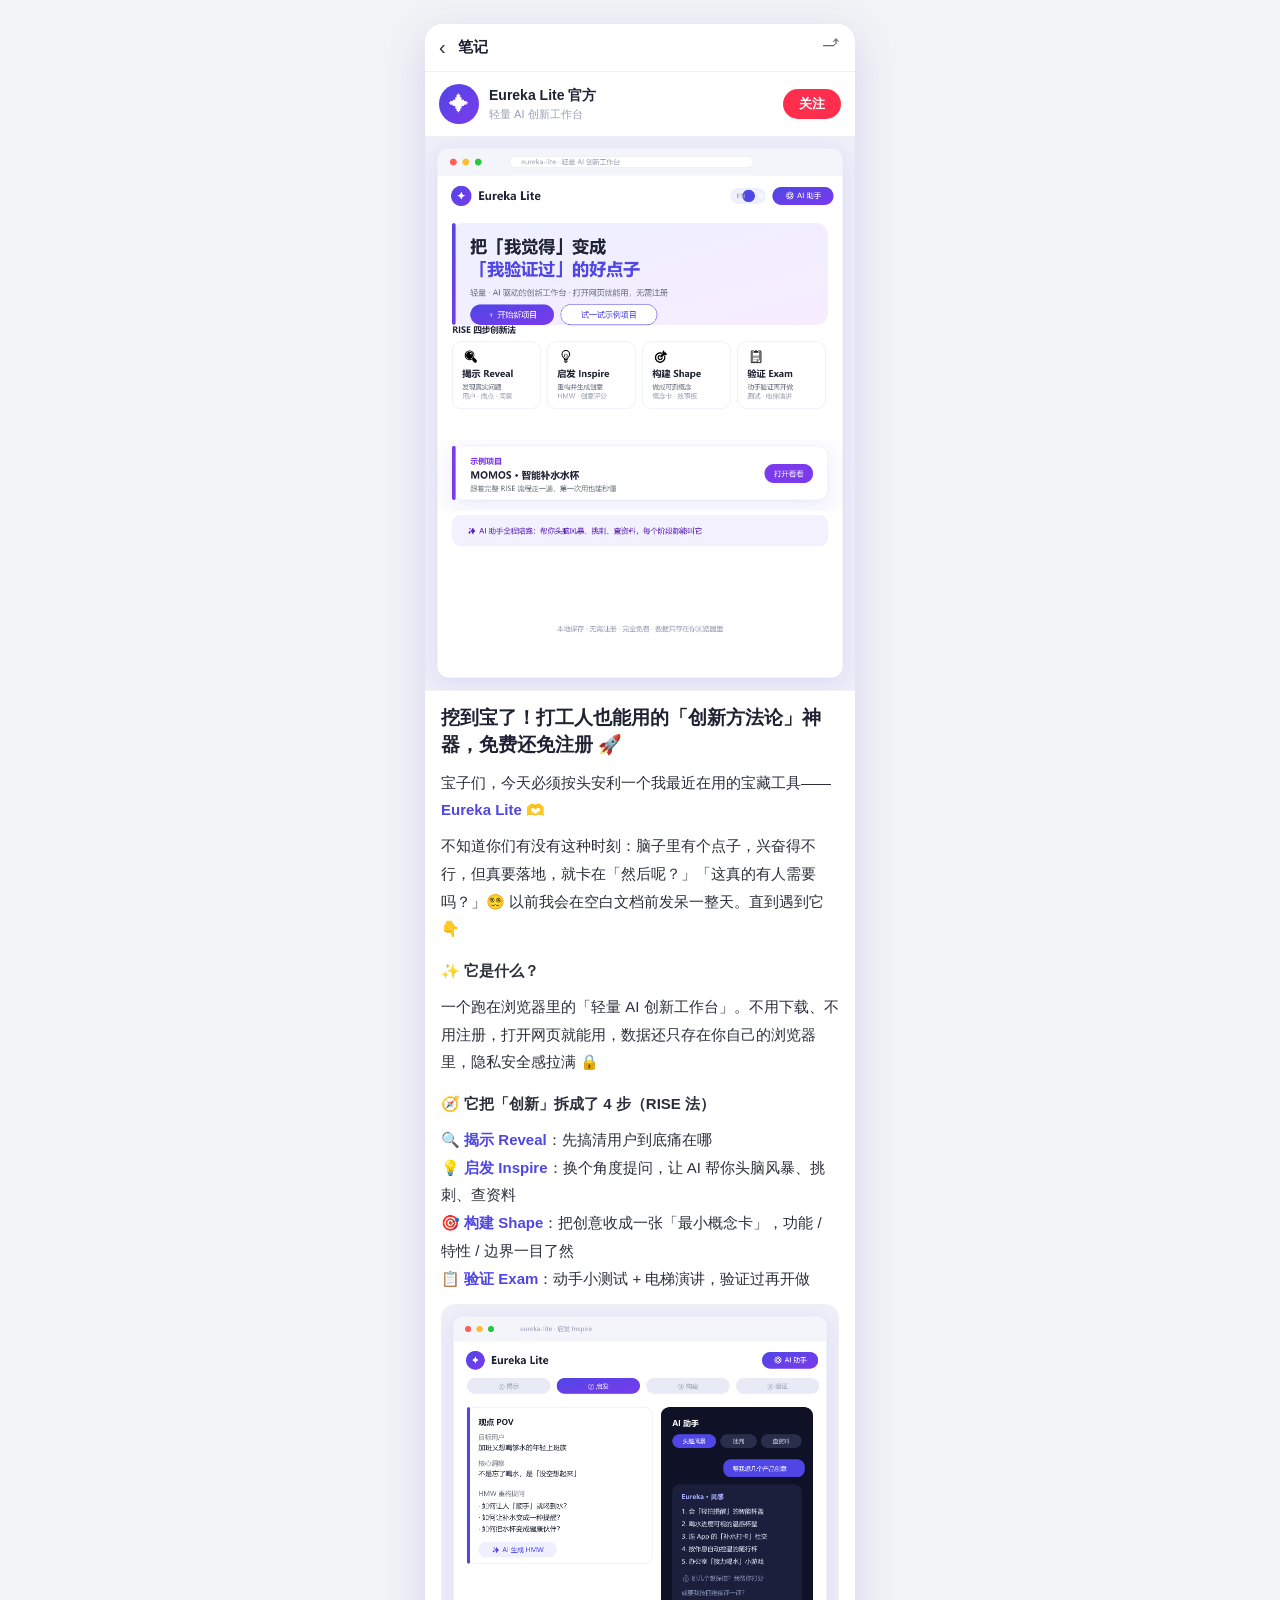
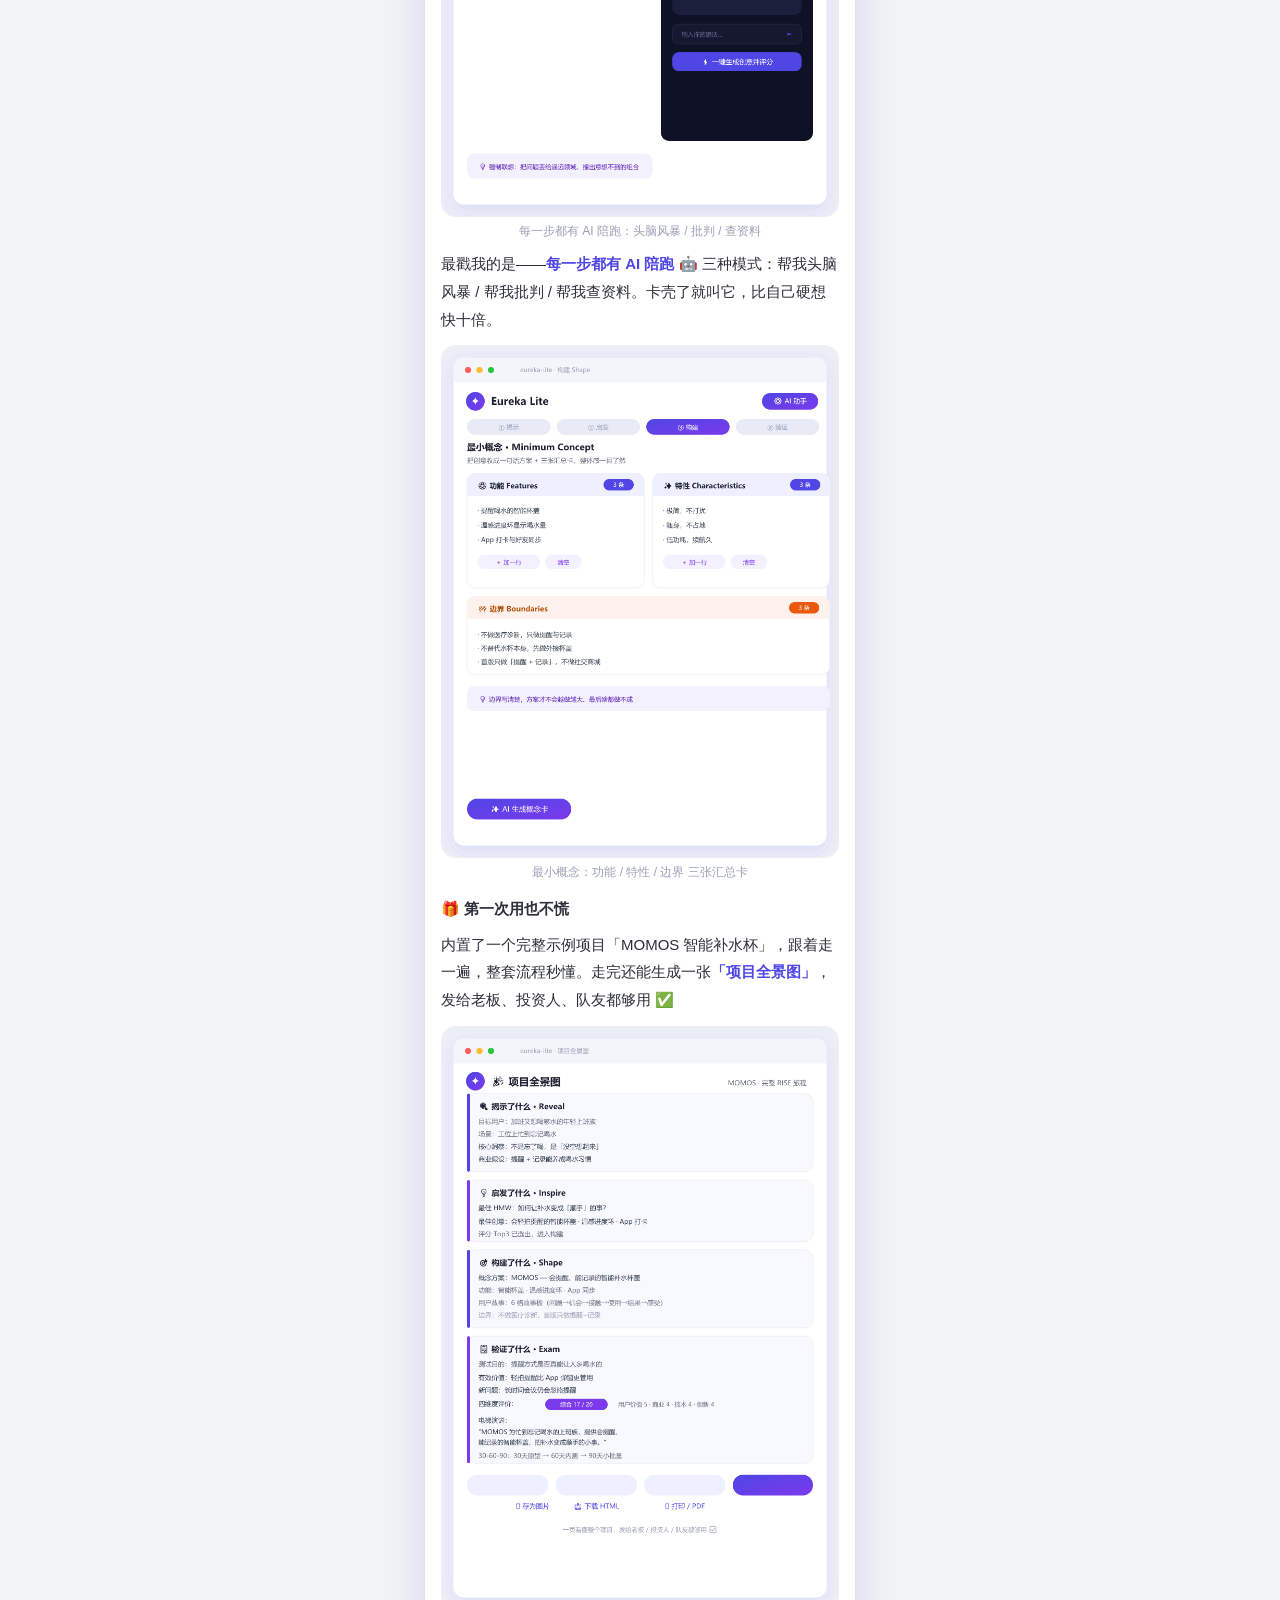
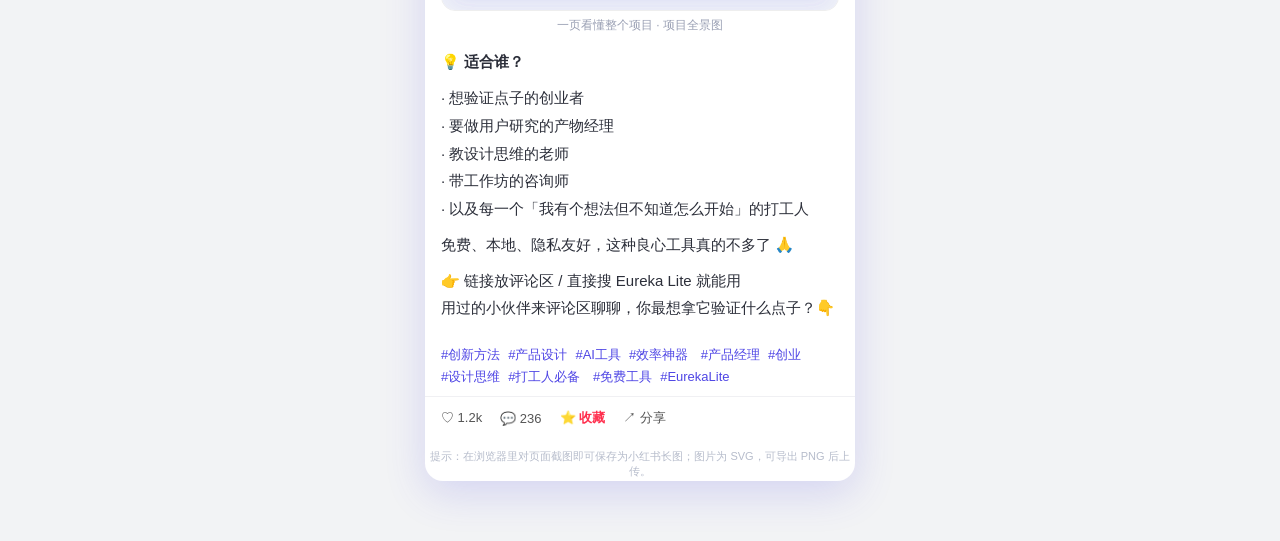
==== xiaohongshu-post.html @ ec7cddbd "docs: add Xiaohongshu-style Chinese intro with screenshots - Add 4 polished UI screenshots (PNG+SVG)" ====
<!DOCTYPE html>
<html lang="zh-CN">
<head>
<meta charset="UTF-8" />
<meta name="viewport" content="width=device-width, initial-scale=1.0" />
<title>Eureka Lite · 小红书风格介绍</title>
<style>
  * { box-sizing: border-box; margin: 0; padding: 0; }
  body {
    font-family: 'PingFang SC','Microsoft YaHei','Hiragino Sans GB',sans-serif;
    background: #f2f3f5;
    color: #1f2233;
    display: flex;
    justify-content: center;
    padding: 24px 12px 60px;
  }
  .phone {
    width: 100%;
    max-width: 430px;
    background: #fff;
    border-radius: 18px;
    overflow: hidden;
    box-shadow: 0 12px 40px rgba(79,70,229,.18);
  }
  .topbar {
    display: flex; align-items: center; gap: 12px;
    padding: 12px 14px; border-bottom: 1px solid #f0f0f3;
    position: sticky; top: 0; background: #fff; z-index: 5;
  }
  .topbar .back { font-size: 20px; color: #333; }
  .topbar .ttl { font-size: 15px; font-weight: 600; }
  .topbar .share { margin-left: auto; font-size: 18px; color: #555; }
  .author { display: flex; align-items: center; gap: 10px; padding: 12px 14px; }
  .avatar {
    width: 40px; height: 40px; border-radius: 50%;
    background: linear-gradient(135deg,#4F46E5,#7C3AED);
    color: #fff; display: flex; align-items: center; justify-content: center; font-size: 20px;
    flex: 0 0 auto;
  }
  .author .name { font-size: 14px; font-weight: 600; }
  .author .sub { font-size: 11px; color: #9aa0b4; margin-top: 2px; }
  .author .follow {
    margin-left: auto; background: #ff2e4d; color: #fff; border: none;
    padding: 6px 16px; border-radius: 16px; font-size: 13px; font-weight: 600;
  }
  .cover { width: 100%; display: block; border-bottom: 1px solid #f3f3f6; }
  .body { padding: 14px 16px 8px; }
  .body h1 { font-size: 19px; font-weight: 800; line-height: 1.4; margin-bottom: 10px; }
  .body p { font-size: 15px; line-height: 1.85; margin: 8px 0; color: #2c2f3a; }
  .body .hl { color: #4F46E5; font-weight: 700; }
  .body .sec { font-weight: 700; margin-top: 14px; }
  .shot { width: 100%; border-radius: 14px; margin: 12px 0; border: 1px solid #eee; display: block; }
  .cap { font-size: 12px; color: #9aa0b4; text-align: center; margin: -6px 0 10px; }
  .tags { padding: 4px 16px 10px; }
  .tags span { display: inline-block; color: #4F46E5; font-size: 13px; margin: 4px 8px 0 0; }
  .bar {
    display: flex; gap: 18px; padding: 12px 16px; border-top: 1px solid #f0f0f3;
    color: #555; font-size: 13px; position: sticky; bottom: 0; background: #fff;
  }
  .bar .it { display: flex; align-items: center; gap: 5px; }
  .bar .save { color: #ff2e4d; font-weight: 600; }
  .note { text-align:center; font-size:11px; color:#b6bccb; padding:10px 0 2px; }
</style>
</head>
<body>
  <div class="phone">
    <div class="topbar">
      <span class="back">‹</span>
      <span class="ttl">笔记</span>
      <span class="share">⤴</span>
    </div>

    <div class="author">
      <div class="avatar">✦</div>
      <div>
        <div class="name">Eureka Lite 官方</div>
        <div class="sub">轻量 AI 创新工作台</div>
      </div>
      <button class="follow">关注</button>
    </div>

    <img class="cover" src="assets/screenshots/shot-home.png" alt="Eureka Lite 首页" />

    <div class="body">
      <h1>挖到宝了！打工人也能用的「创新方法论」神器，免费还免注册 🚀</h1>

      <p>宝子们，今天必须按头安利一个我最近在用的宝藏工具——<span class="hl">Eureka Lite</span> 🫶</p>
      <p>不知道你们有没有这种时刻：脑子里有个点子，兴奋得不行，但真要落地，就卡在「然后呢？」「这真的有人需要吗？」😵‍💫 以前我会在空白文档前发呆一整天。直到遇到它👇</p>

      <p class="sec">✨ 它是什么？</p>
      <p>一个跑在浏览器里的「轻量 AI 创新工作台」。不用下载、不用注册，打开网页就能用，数据还只存在你自己的浏览器里，隐私安全感拉满 🔒</p>

      <p class="sec">🧭 它把「创新」拆成了 4 步（RISE 法）</p>
      <p>🔍 <span class="hl">揭示 Reveal</span>：先搞清用户到底痛在哪<br/>
         💡 <span class="hl">启发 Inspire</span>：换个角度提问，让 AI 帮你头脑风暴、挑刺、查资料<br/>
         🎯 <span class="hl">构建 Shape</span>：把创意收成一张「最小概念卡」，功能 / 特性 / 边界一目了然<br/>
         📋 <span class="hl">验证 Exam</span>：动手小测试 + 电梯演讲，验证过再开做</p>

      <img class="shot" src="assets/screenshots/shot-inspire.png" alt="AI 助手陪跑" />
      <div class="cap">每一步都有 AI 陪跑：头脑风暴 / 批判 / 查资料</div>

      <p>最戳我的是——<span class="hl">每一步都有 AI 陪跑</span> 🤖 三种模式：帮我头脑风暴 / 帮我批判 / 帮我查资料。卡壳了就叫它，比自己硬想快十倍。</p>

      <img class="shot" src="assets/screenshots/shot-shape.png" alt="最小概念三张卡" />
      <div class="cap">最小概念：功能 / 特性 / 边界 三张汇总卡</div>

      <p class="sec">🎁 第一次用也不慌</p>
      <p>内置了一个完整示例项目「MOMOS 智能补水杯」，跟着走一遍，整套流程秒懂。走完还能生成一张<span class="hl">「项目全景图」</span>，发给老板、投资人、队友都够用 ✅</p>

      <img class="shot" src="assets/screenshots/shot-panorama.png" alt="项目全景图" />
      <div class="cap">一页看懂整个项目 · 项目全景图</div>

      <p class="sec">💡 适合谁？</p>
      <p>· 想验证点子的创业者<br/>
         · 要做用户研究的产物经理<br/>
         · 教设计思维的老师<br/>
         · 带工作坊的咨询师<br/>
         · 以及每一个「我有个想法但不知道怎么开始」的打工人</p>

      <p>免费、本地、隐私友好，这种良心工具真的不多了 🙏</p>
      <p>👉 链接放评论区 / 直接搜 Eureka Lite 就能用<br/>用过的小伙伴来评论区聊聊，你最想拿它验证什么点子？👇</p>
    </div>

    <div class="tags">
      <span>#创新方法</span><span>#产品设计</span><span>#AI工具</span><span>#效率神器</span>
      <span>#产品经理</span><span>#创业</span><span>#设计思维</span><span>#打工人必备</span>
      <span>#免费工具</span><span>#EurekaLite</span>
    </div>

    <div class="bar">
      <span class="it">♡ 1.2k</span>
      <span class="it">💬 236</span>
      <span class="it save">⭐ 收藏</span>
      <span class="it">↗ 分享</span>
    </div>
    <div class="note">提示：在浏览器里对页面截图即可保存为小红书长图；图片为 SVG，可导出 PNG 后上传。</div>
  </div>
</body>
</html>
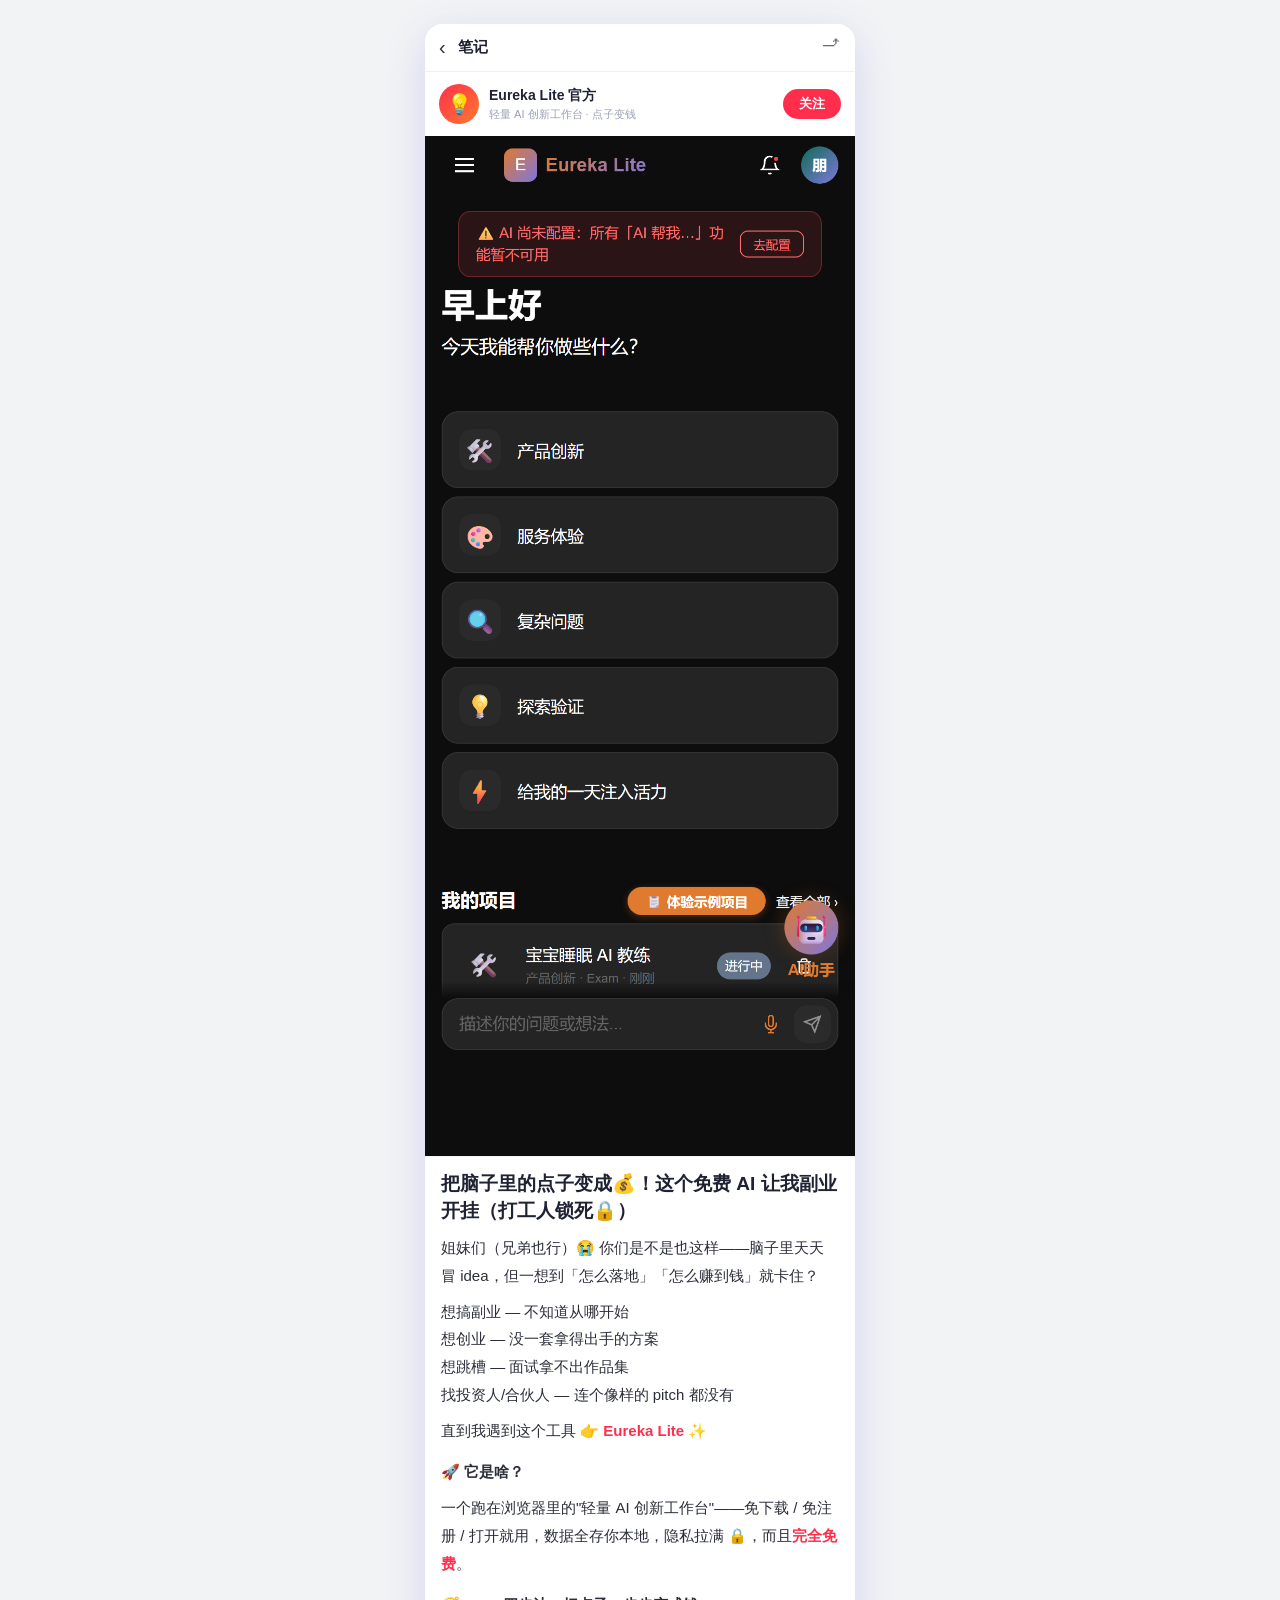
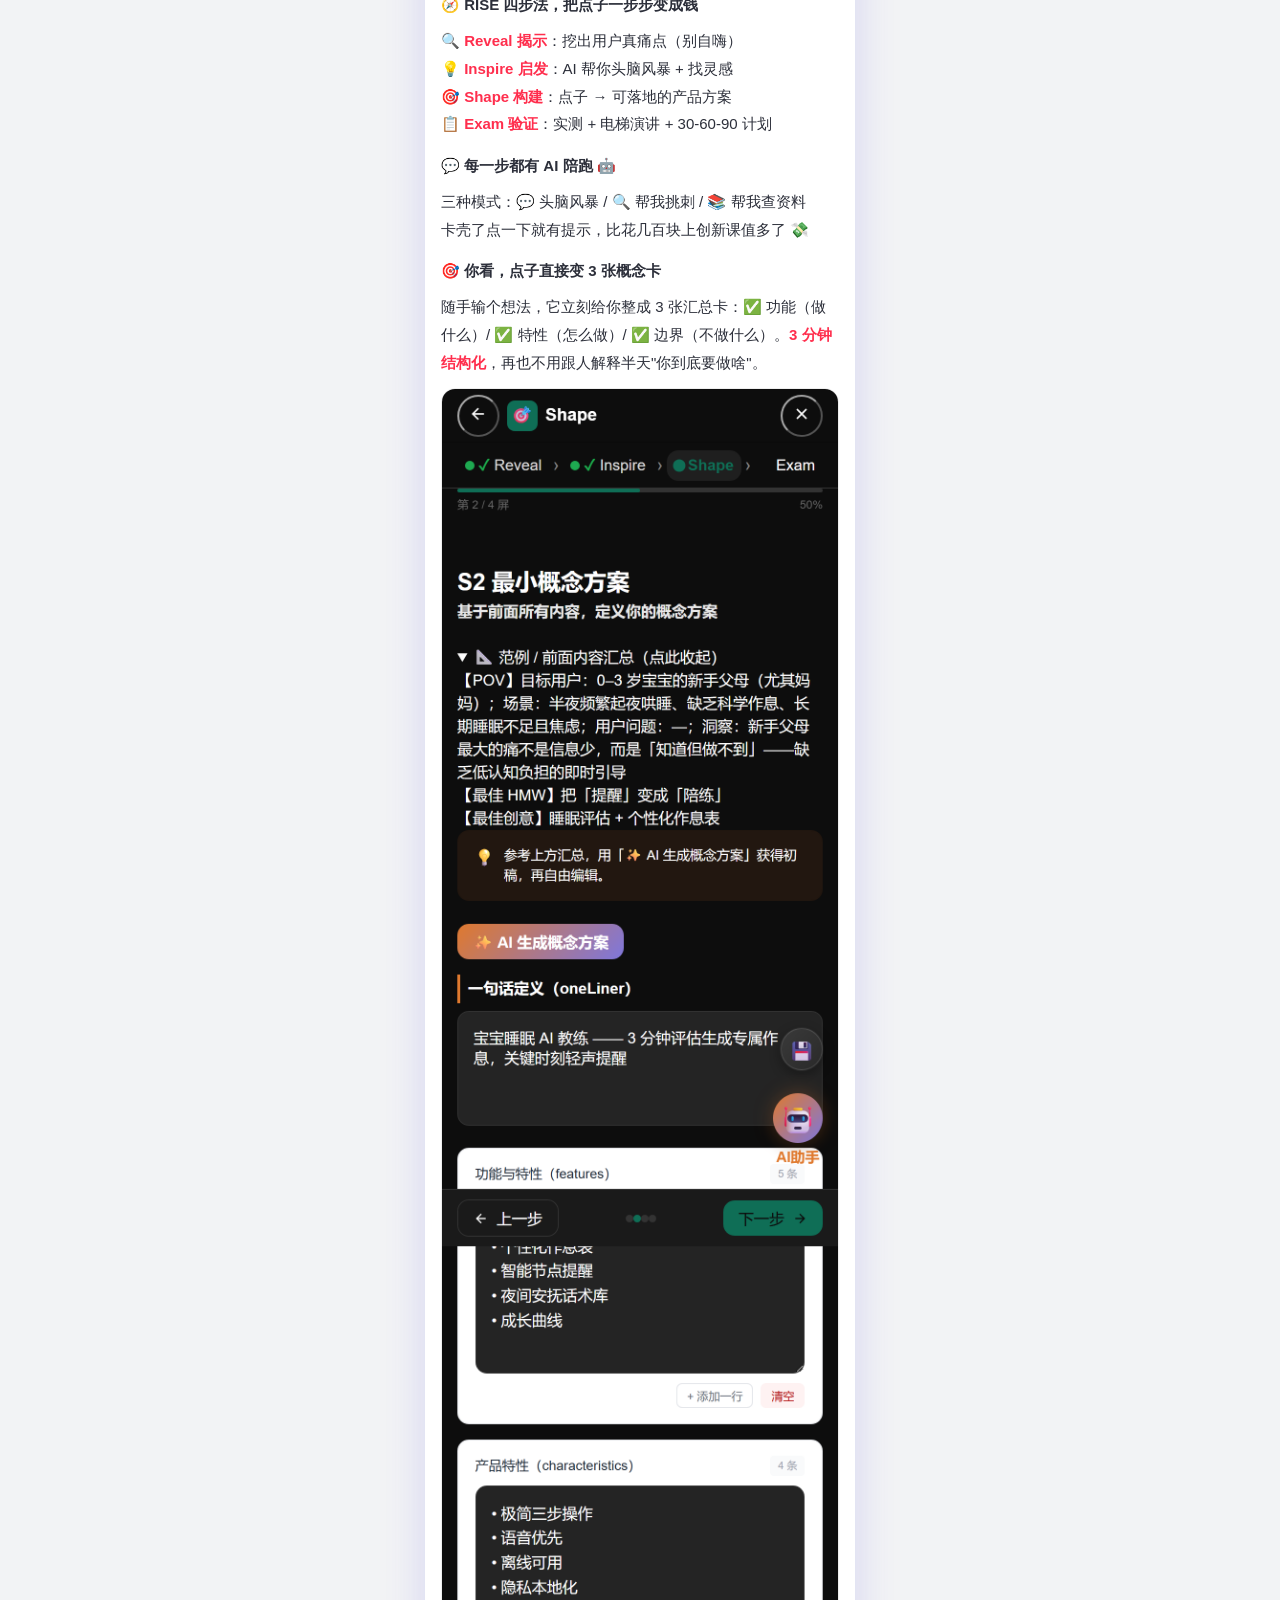
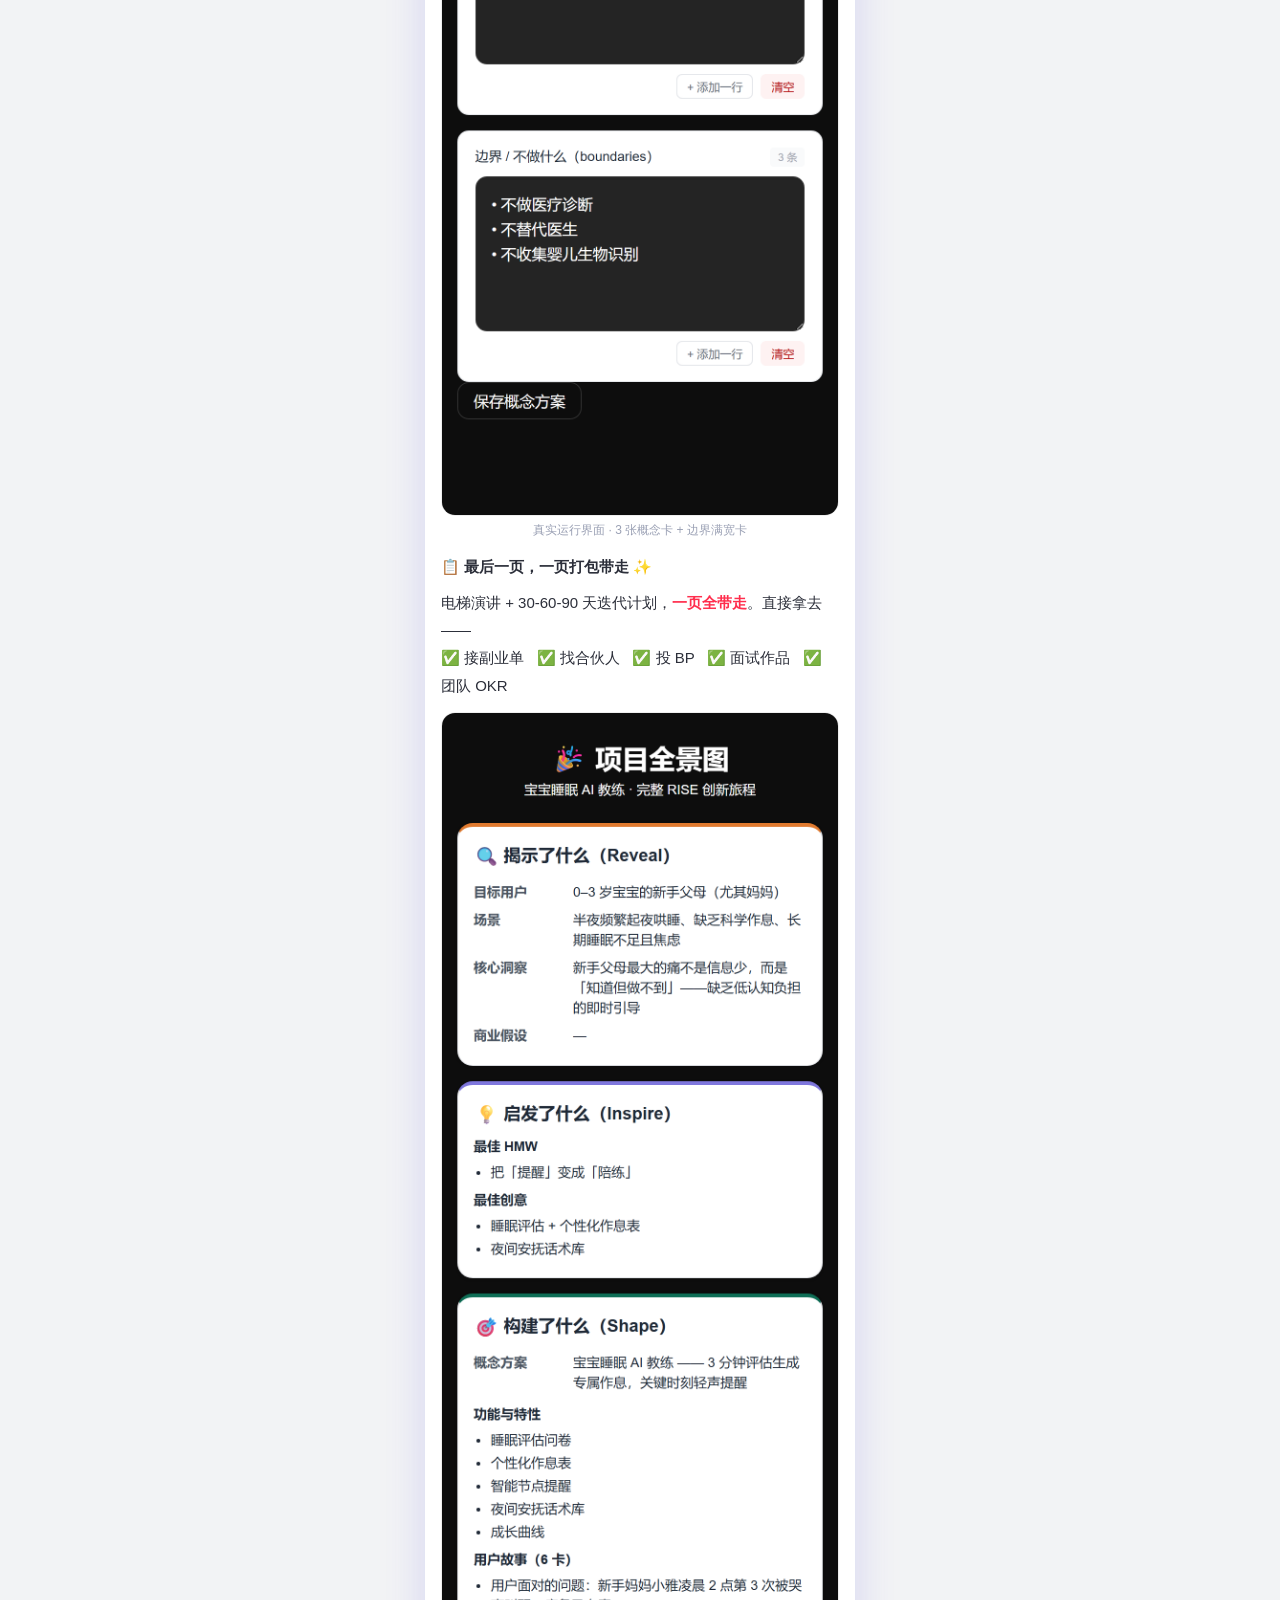
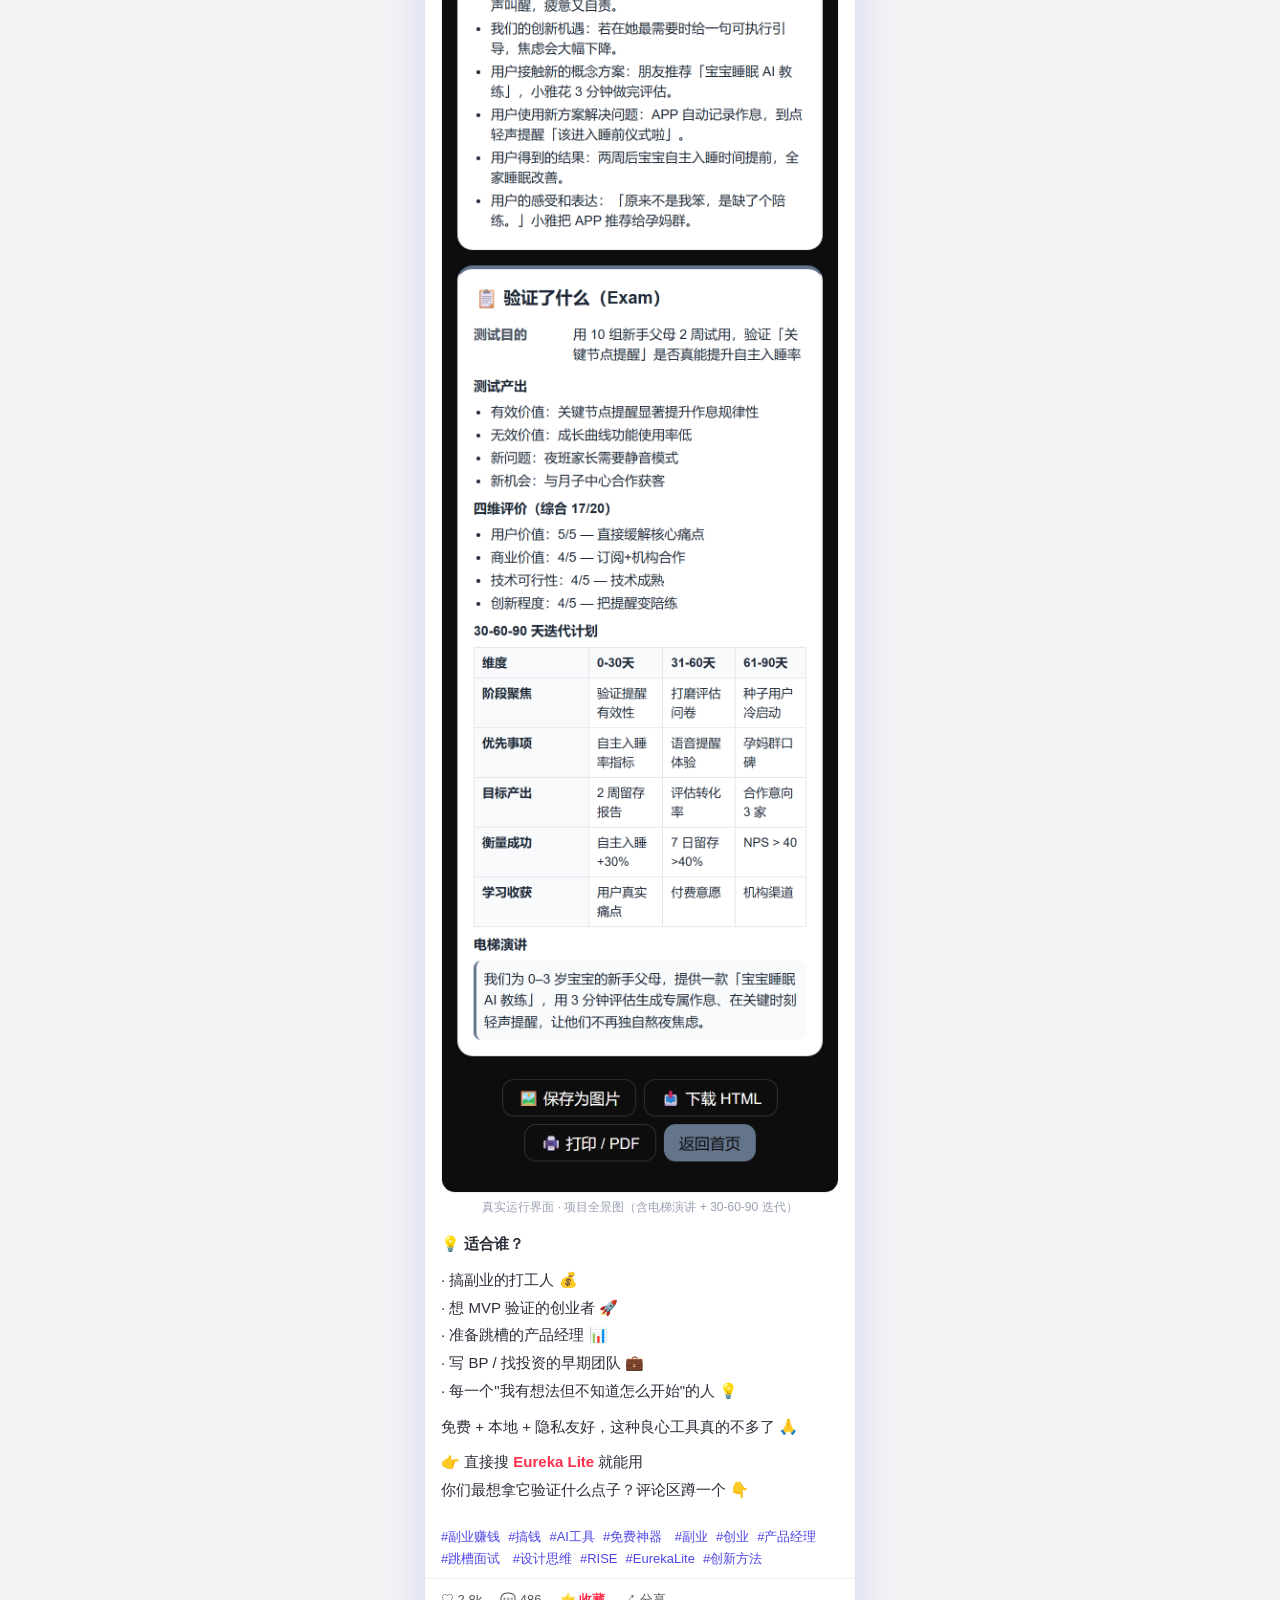
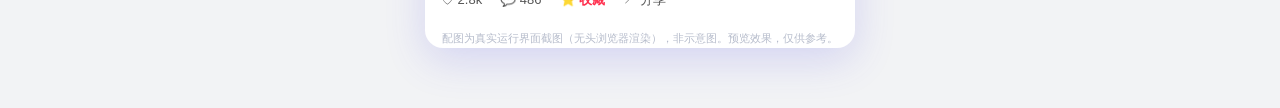
==== commit d18ecda4: "docs+assets: replace all fake/illustrated marketing images with real browser-rendered screenshots; n" ====
--- a/xiaohongshu-post.html
+++ b/xiaohongshu-post.html
@@ -3,23 +3,19 @@
 <head>
 <meta charset="UTF-8" />
 <meta name="viewport" content="width=device-width, initial-scale=1.0" />
-<title>Eureka Lite · 小红书风格介绍</title>
+<title>Eureka Lite · 小红书风格介绍（点子变钱）</title>
 <style>
   * { box-sizing: border-box; margin: 0; padding: 0; }
   body {
     font-family: 'PingFang SC','Microsoft YaHei','Hiragino Sans GB',sans-serif;
     background: #f2f3f5;
     color: #1f2233;
-    display: flex;
-    justify-content: center;
+    display: flex; justify-content: center;
     padding: 24px 12px 60px;
   }
   .phone {
-    width: 100%;
-    max-width: 430px;
-    background: #fff;
-    border-radius: 18px;
-    overflow: hidden;
+    width: 100%; max-width: 430px; background: #fff;
+    border-radius: 18px; overflow: hidden;
     box-shadow: 0 12px 40px rgba(79,70,229,.18);
   }
   .topbar {
@@ -33,9 +29,9 @@
   .author { display: flex; align-items: center; gap: 10px; padding: 12px 14px; }
   .avatar {
     width: 40px; height: 40px; border-radius: 50%;
-    background: linear-gradient(135deg,#4F46E5,#7C3AED);
-    color: #fff; display: flex; align-items: center; justify-content: center; font-size: 20px;
-    flex: 0 0 auto;
+    background: linear-gradient(135deg,#FF2E4D,#FF7A2E);
+    color: #fff; display: flex; align-items: center; justify-content: center;
+    font-size: 20px; flex: 0 0 auto;
   }
   .author .name { font-size: 14px; font-weight: 600; }
   .author .sub { font-size: 11px; color: #9aa0b4; margin-top: 2px; }
@@ -47,7 +43,7 @@
   .body { padding: 14px 16px 8px; }
   .body h1 { font-size: 19px; font-weight: 800; line-height: 1.4; margin-bottom: 10px; }
   .body p { font-size: 15px; line-height: 1.85; margin: 8px 0; color: #2c2f3a; }
-  .body .hl { color: #4F46E5; font-weight: 700; }
+  .body .hl { color: #FF2E4D; font-weight: 700; }
   .body .sec { font-weight: 700; margin-top: 14px; }
   .shot { width: 100%; border-radius: 14px; margin: 12px 0; border: 1px solid #eee; display: block; }
   .cap { font-size: 12px; color: #9aa0b4; text-align: center; margin: -6px 0 10px; }
@@ -71,69 +67,79 @@
     </div>
 
     <div class="author">
-      <div class="avatar">✦</div>
+      <div class="avatar">💡</div>
       <div>
         <div class="name">Eureka Lite 官方</div>
-        <div class="sub">轻量 AI 创新工作台</div>
+        <div class="sub">轻量 AI 创新工作台 · 点子变钱</div>
       </div>
       <button class="follow">关注</button>
     </div>
 
-    <img class="cover" src="assets/screenshots/shot-home.png" alt="Eureka Lite 首页" />
+    <img class="cover" src="assets/screenshots/real-home.png" alt="Eureka Lite 真实首页" />
 
     <div class="body">
-      <h1>挖到宝了！打工人也能用的「创新方法论」神器，免费还免注册 🚀</h1>
+      <h1>把脑子里的点子变成💰！这个免费 AI 让我副业开挂（打工人锁死🔒）</h1>
 
-      <p>宝子们，今天必须按头安利一个我最近在用的宝藏工具——<span class="hl">Eureka Lite</span> 🫶</p>
-      <p>不知道你们有没有这种时刻：脑子里有个点子，兴奋得不行，但真要落地，就卡在「然后呢？」「这真的有人需要吗？」😵‍💫 以前我会在空白文档前发呆一整天。直到遇到它👇</p>
+      <p>姐妹们（兄弟也行）😭 你们是不是也这样——脑子里天天冒 idea，但一想到「怎么落地」「怎么赚到钱」就卡住？</p>
 
-      <p class="sec">✨ 它是什么？</p>
-      <p>一个跑在浏览器里的「轻量 AI 创新工作台」。不用下载、不用注册，打开网页就能用，数据还只存在你自己的浏览器里，隐私安全感拉满 🔒</p>
+      <p>想搞副业 — 不知道从哪开始<br/>
+         想创业 — 没一套拿得出手的方案<br/>
+         想跳槽 — 面试拿不出作品集<br/>
+         找投资人/合伙人 — 连个像样的 pitch 都没有</p>
 
-      <p class="sec">🧭 它把「创新」拆成了 4 步（RISE 法）</p>
-      <p>🔍 <span class="hl">揭示 Reveal</span>：先搞清用户到底痛在哪<br/>
-         💡 <span class="hl">启发 Inspire</span>：换个角度提问，让 AI 帮你头脑风暴、挑刺、查资料<br/>
-         🎯 <span class="hl">构建 Shape</span>：把创意收成一张「最小概念卡」，功能 / 特性 / 边界一目了然<br/>
-         📋 <span class="hl">验证 Exam</span>：动手小测试 + 电梯演讲，验证过再开做</p>
+      <p>直到我遇到这个工具 👉 <span class="hl">Eureka Lite</span> ✨</p>
 
-      <img class="shot" src="assets/screenshots/shot-inspire.png" alt="AI 助手陪跑" />
-      <div class="cap">每一步都有 AI 陪跑：头脑风暴 / 批判 / 查资料</div>
+      <p class="sec">🚀 它是啥？</p>
+      <p>一个跑在浏览器里的"轻量 AI 创新工作台"——免下载 / 免注册 / 打开就用，数据全存你本地，隐私拉满 🔒，而且<span class="hl">完全免费</span>。</p>
 
-      <p>最戳我的是——<span class="hl">每一步都有 AI 陪跑</span> 🤖 三种模式：帮我头脑风暴 / 帮我批判 / 帮我查资料。卡壳了就叫它，比自己硬想快十倍。</p>
+      <p class="sec">🧭 RISE 四步法，把点子一步步变成钱</p>
+      <p>🔍 <span class="hl">Reveal 揭示</span>：挖出用户真痛点（别自嗨）<br/>
+         💡 <span class="hl">Inspire 启发</span>：AI 帮你头脑风暴 + 找灵感<br/>
+         🎯 <span class="hl">Shape 构建</span>：点子 → 可落地的产品方案<br/>
+         📋 <span class="hl">Exam 验证</span>：实测 + 电梯演讲 + 30-60-90 计划</p>
 
-      <img class="shot" src="assets/screenshots/shot-shape.png" alt="最小概念三张卡" />
-      <div class="cap">最小概念：功能 / 特性 / 边界 三张汇总卡</div>
+      <p class="sec">💬 每一步都有 AI 陪跑 🤖</p>
+      <p>三种模式：💬 头脑风暴 / 🔍 帮我挑刺 / 📚 帮我查资料<br/>
+         卡壳了点一下就有提示，比花几百块上创新课值多了 💸</p>
 
-      <p class="sec">🎁 第一次用也不慌</p>
-      <p>内置了一个完整示例项目「MOMOS 智能补水杯」，跟着走一遍，整套流程秒懂。走完还能生成一张<span class="hl">「项目全景图」</span>，发给老板、投资人、队友都够用 ✅</p>
+      <p class="sec">🎯 你看，点子直接变 3 张概念卡</p>
+      <p>随手输个想法，它立刻给你整成 3 张汇总卡：✅ 功能（做什么）/ ✅ 特性（怎么做）/ ✅ 边界（不做什么）。<span class="hl">3 分钟结构化</span>，再也不用跟人解释半天"你到底要做啥"。</p>
 
-      <img class="shot" src="assets/screenshots/shot-panorama.png" alt="项目全景图" />
-      <div class="cap">一页看懂整个项目 · 项目全景图</div>
+      <img class="shot" src="assets/screenshots/real-shape-2.png" alt="真实 S2 最小概念 3 张汇总卡" />
+      <div class="cap">真实运行界面 · 3 张概念卡 + 边界满宽卡</div>
+
+      <p class="sec">📋 最后一页，一页打包带走 ✨</p>
+      <p>电梯演讲 + 30-60-90 天迭代计划，<span class="hl">一页全带走</span>。直接拿去——<br/>
+         ✅ 接副业单 &nbsp; ✅ 找合伙人 &nbsp; ✅ 投 BP &nbsp; ✅ 面试作品 &nbsp; ✅ 团队 OKR</p>
+
+      <img class="shot" src="assets/screenshots/real-panorama.png" alt="真实项目全景图" />
+      <div class="cap">真实运行界面 · 项目全景图（含电梯演讲 + 30-60-90 迭代）</div>
 
       <p class="sec">💡 适合谁？</p>
-      <p>· 想验证点子的创业者<br/>
-         · 要做用户研究的产物经理<br/>
-         · 教设计思维的老师<br/>
-         · 带工作坊的咨询师<br/>
-         · 以及每一个「我有个想法但不知道怎么开始」的打工人</p>
+      <p>· 搞副业的打工人 💰<br/>
+         · 想 MVP 验证的创业者 🚀<br/>
+         · 准备跳槽的产品经理 📊<br/>
+         · 写 BP / 找投资的早期团队 💼<br/>
+         · 每一个"我有想法但不知道怎么开始"的人 💡</p>
 
-      <p>免费、本地、隐私友好，这种良心工具真的不多了 🙏</p>
-      <p>👉 链接放评论区 / 直接搜 Eureka Lite 就能用<br/>用过的小伙伴来评论区聊聊，你最想拿它验证什么点子？👇</p>
+      <p>免费 + 本地 + 隐私友好，这种良心工具真的不多了 🙏</p>
+      <p>👉 直接搜 <span class="hl">Eureka Lite</span> 就能用<br/>
+         你们最想拿它验证什么点子？评论区蹲一个 👇</p>
     </div>
 
     <div class="tags">
-      <span>#创新方法</span><span>#产品设计</span><span>#AI工具</span><span>#效率神器</span>
-      <span>#产品经理</span><span>#创业</span><span>#设计思维</span><span>#打工人必备</span>
-      <span>#免费工具</span><span>#EurekaLite</span>
+      <span>#副业赚钱</span><span>#搞钱</span><span>#AI工具</span><span>#免费神器</span>
+      <span>#副业</span><span>#创业</span><span>#产品经理</span><span>#跳槽面试</span>
+      <span>#设计思维</span><span>#RISE</span><span>#EurekaLite</span><span>#创新方法</span>
     </div>
 
     <div class="bar">
-      <span class="it">♡ 1.2k</span>
-      <span class="it">💬 236</span>
+      <span class="it">♡ 2.8k</span>
+      <span class="it">💬 486</span>
       <span class="it save">⭐ 收藏</span>
       <span class="it">↗ 分享</span>
     </div>
-    <div class="note">提示：在浏览器里对页面截图即可保存为小红书长图；图片为 SVG，可导出 PNG 后上传。</div>
+    <div class="note">配图为真实运行界面截图（无头浏览器渲染），非示意图。预览效果，仅供参考。</div>
   </div>
 </body>
 </html>
